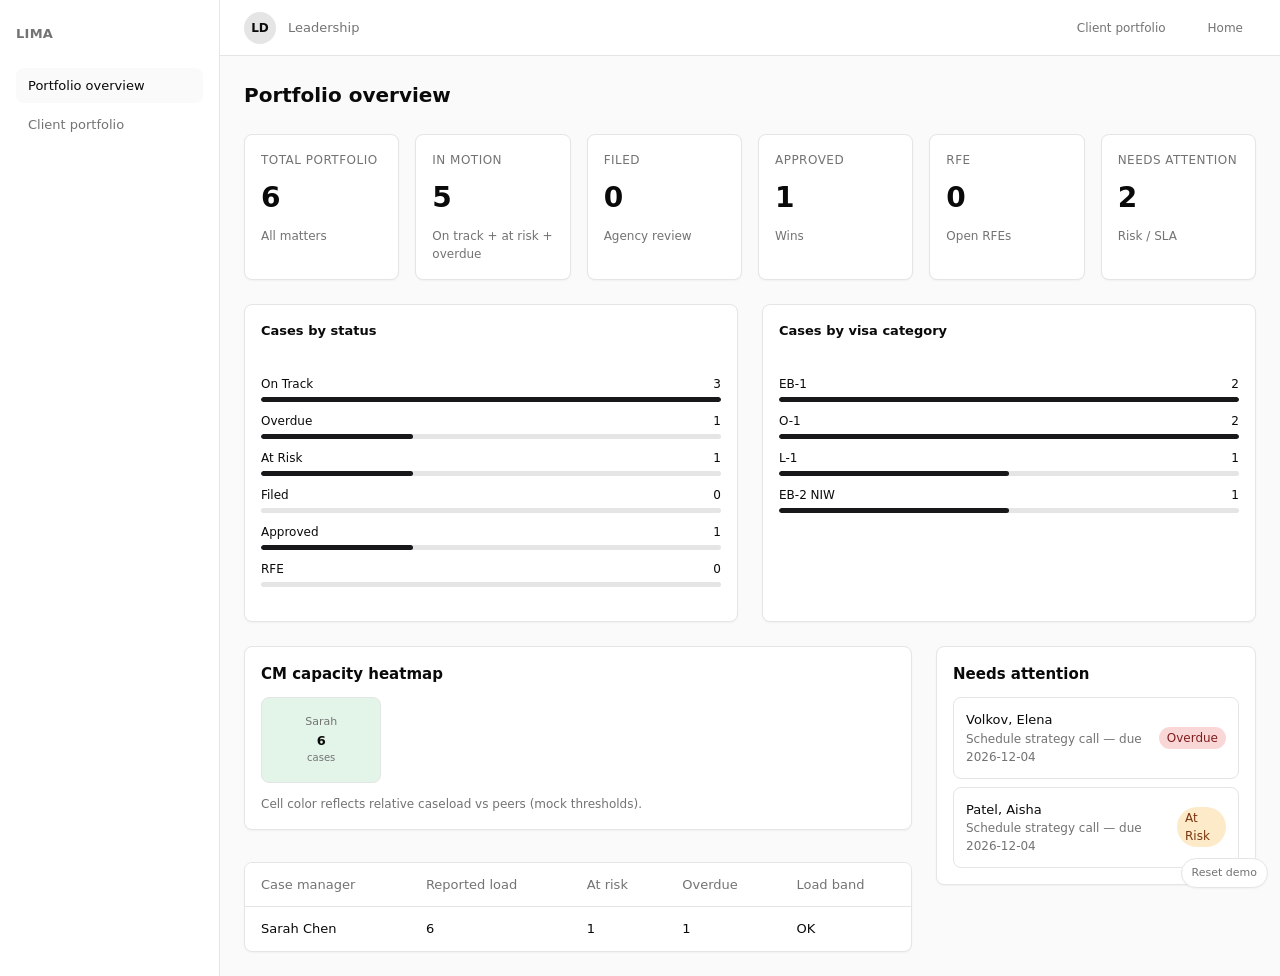
==== leadership.html @ 6ef12434 "Add files via upload" ====
<!DOCTYPE html>
<html lang="en">
  <head>
    <meta charset="UTF-8" />
    <meta name="viewport" content="width=device-width, initial-scale=1.0" />
    <title>Lima CRM — Leadership</title>
    <link rel="stylesheet" href="./css/reset.css" />
    <link rel="stylesheet" href="./css/variables.css" />
    <link rel="stylesheet" href="./css/base.css" />
    <link rel="stylesheet" href="./css/components.css" />
    <link rel="stylesheet" href="./css/pages.css" />
  </head>
  <body>
    <div class="app-shell">
      <aside class="sidebar">
        <div class="sidebar__brand">Lima</div>
        <nav class="sidebar__nav">
          <a class="sidebar__link is-active" href="./leadership.html">Portfolio overview</a>
          <a class="sidebar__link nav-cm-portfolio" href="./dashboard.html">Client portfolio</a>
        </nav>
      </aside>
      <div class="main">
        <header class="topbar">
          <span class="topbar__user" style="margin-right: auto">
            <span class="avatar">LD</span>
            <span>Leadership</span>
          </span>
          <a class="btn btn--ghost btn--sm nav-cm-portfolio" href="./dashboard.html">Client portfolio</a>
          <a class="btn btn--ghost btn--sm" href="./index.html">Home</a>
        </header>
        <main class="page-body">
          <h1 class="page-title">Portfolio overview</h1>
          <div class="grid-6" style="margin-bottom: 24px">
            <div class="card">
              <div class="card__label">Total portfolio</div>
              <div class="card__value" id="stat-total">0</div>
              <div class="card__hint">All matters</div>
            </div>
            <div class="card">
              <div class="card__label">In motion</div>
              <div class="card__value" id="stat-active">0</div>
              <div class="card__hint">On track + at risk + overdue</div>
            </div>
            <div class="card">
              <div class="card__label">Filed</div>
              <div class="card__value" id="stat-filed">0</div>
              <div class="card__hint">Agency review</div>
            </div>
            <div class="card">
              <div class="card__label">Approved</div>
              <div class="card__value" id="stat-approved">0</div>
              <div class="card__hint">Wins</div>
            </div>
            <div class="card">
              <div class="card__label">RFE</div>
              <div class="card__value" id="stat-rfe">0</div>
              <div class="card__hint">Open RFEs</div>
            </div>
            <div class="card">
              <div class="card__label">Needs attention</div>
              <div class="card__value" id="stat-attn">0</div>
              <div class="card__hint">Risk / SLA</div>
            </div>
          </div>
          <div class="chart-row">
            <div class="chart-card">
              <h3>Cases by status</h3>
              <div id="chart-status-inner" class="chart-simple-bars"></div>
            </div>
            <div class="chart-card">
              <h3>Cases by visa category</h3>
              <div id="chart-visa-inner" class="chart-simple-bars"></div>
            </div>
          </div>
          <div class="split-layout">
            <div class="stack">
              <div class="card">
                <div style="margin-bottom: 12px">
                  <h2 style="font-size: 15px; font-weight: 600">CM capacity heatmap</h2>
                </div>
                <div class="heatmap" id="heatmap"></div>
                <p style="font-size: 12px; color: var(--color-text-muted); margin-top: 12px">
                  Cell color reflects relative caseload vs peers (mock thresholds).
                </p>
              </div>
              <div class="table-wrap" style="margin-top: 16px">
                <table class="data-table">
                  <thead>
                    <tr>
                      <th>Case manager</th>
                      <th>Reported load</th>
                      <th>At risk</th>
                      <th>Overdue</th>
                      <th>Load band</th>
                    </tr>
                  </thead>
                  <tbody id="cm-tbody"></tbody>
                </table>
              </div>
            </div>
            <div class="card" style="position: sticky; top: 16px">
              <h2 style="font-size: 15px; font-weight: 600; margin-bottom: 12px">Needs attention</h2>
              <div class="panel-list" id="attention-list"></div>
            </div>
          </div>
        </main>
      </div>
    </div>
    <button type="button" id="demo-reset" class="demo-reset-fab" title="Regenerate demo data">Reset demo</button>
    <script defer src="./js/mock-data.js"></script>
    <script defer src="./js/store.js"></script>
    <script defer src="./js/router.js"></script>
    <script defer src="./js/components.js"></script>
    <script defer src="./js/pages/leadership.js"></script>
    <script defer src="./js/persona-switch.js"></script>
  </body>
</html>
---- css/variables.css ----
:root {
  /* Colors */
  --color-bg: #fafafa;
  --color-surface: #ffffff;
  --color-border: #e5e5e5;
  --color-text: #0a0a0a;
  --color-text-muted: #737373;

  --color-primary: #18181b;
  --color-primary-hover: #27272a;

  /* Status colors */
  --color-success: #16a34a;
  --color-warning: #f59e0b;
  --color-danger: #dc2626;
  --color-info: #2563eb;
  --color-rfe: #ea580c;

  /* Visa category colors */
  --color-eb1: #7c3aed;
  --color-o1: #0891b2;
  --color-l1: #0d9488;
  --color-eb2niw: #c026d3;

  /* Spacing scale */
  --space-1: 4px;
  --space-2: 8px;
  --space-3: 12px;
  --space-4: 16px;
  --space-6: 24px;
  --space-8: 32px;
  --space-12: 48px;

  /* Typography */
  --font-sans: -apple-system, BlinkMacSystemFont, "Inter", system-ui, sans-serif;
  --text-xs: 12px;
  --text-sm: 13px;
  --text-base: 14px;
  --text-lg: 16px;
  --text-xl: 20px;
  --text-2xl: 28px;

  /* Other */
  --radius: 8px;
  --shadow-sm: 0 1px 2px rgba(0, 0, 0, 0.04);
  --shadow-md: 0 4px 12px rgba(0, 0, 0, 0.08);
}
---- css/base.css ----
body {
  font-family: var(--font-sans);
  font-size: var(--text-base);
  color: var(--color-text);
  background: var(--color-bg);
}

.app-shell {
  display: flex;
  min-height: 100vh;
}

.sidebar {
  width: 220px;
  flex-shrink: 0;
  background: var(--color-surface);
  border-right: 1px solid var(--color-border);
  padding: var(--space-6) var(--space-4);
  display: flex;
  flex-direction: column;
  gap: var(--space-6);
}

.sidebar__brand {
  font-size: var(--text-sm);
  font-weight: 600;
  letter-spacing: 0.02em;
  color: var(--color-text-muted);
  text-transform: uppercase;
}

.sidebar__nav {
  display: flex;
  flex-direction: column;
  gap: var(--space-1);
}

.sidebar__link {
  padding: var(--space-2) var(--space-3);
  border-radius: var(--radius);
  font-size: var(--text-sm);
  color: var(--color-text-muted);
}

.sidebar__link:hover {
  background: var(--color-bg);
  color: var(--color-text);
}

.sidebar__link.is-active {
  background: var(--color-bg);
  color: var(--color-text);
  font-weight: 500;
}

.main {
  flex: 1;
  display: flex;
  flex-direction: column;
  min-width: 0;
}

.topbar {
  height: 56px;
  flex-shrink: 0;
  display: flex;
  align-items: center;
  justify-content: flex-end;
  padding: 0 var(--space-6);
  background: var(--color-surface);
  border-bottom: 1px solid var(--color-border);
  gap: var(--space-4);
}

.topbar__user {
  display: flex;
  align-items: center;
  gap: var(--space-3);
  font-size: var(--text-sm);
  color: var(--color-text-muted);
}

.avatar {
  width: 32px;
  height: 32px;
  border-radius: 999px;
  background: var(--color-border);
  display: grid;
  place-items: center;
  font-size: var(--text-xs);
  font-weight: 600;
  color: var(--color-text);
}

.page-body {
  padding: var(--space-6);
  flex: 1;
  overflow: auto;
}

.page-title {
  font-size: var(--text-xl);
  font-weight: 600;
  margin-bottom: var(--space-6);
}

.stack {
  display: flex;
  flex-direction: column;
  gap: var(--space-4);
}

.grid-2 {
  display: grid;
  grid-template-columns: repeat(2, minmax(0, 1fr));
  gap: var(--space-4);
}

.grid-3 {
  display: grid;
  grid-template-columns: repeat(3, minmax(0, 1fr));
  gap: var(--space-4);
}

@media (min-width: 1200px) {
  .grid-5 {
    display: grid;
    grid-template-columns: repeat(5, minmax(0, 1fr));
    gap: var(--space-4);
  }

  .grid-6 {
    display: grid;
    grid-template-columns: repeat(6, minmax(0, 1fr));
    gap: var(--space-4);
  }
}

@media (max-width: 1199px) {
  .grid-5,
  .grid-6 {
    display: grid;
    grid-template-columns: repeat(3, minmax(0, 1fr));
    gap: var(--space-4);
  }
}

.sr-only {
  position: absolute;
  width: 1px;
  height: 1px;
  padding: 0;
  margin: -1px;
  overflow: hidden;
  clip: rect(0, 0, 0, 0);
  white-space: nowrap;
  border: 0;
}
---- css/components.css ----
.btn {
  display: inline-flex;
  align-items: center;
  justify-content: center;
  gap: var(--space-2);
  padding: var(--space-2) var(--space-4);
  border-radius: var(--radius);
  font-size: var(--text-sm);
  font-weight: 500;
  border: 1px solid transparent;
  transition: background 0.15s, border-color 0.15s, color 0.15s;
}

.btn--primary {
  background: var(--color-primary);
  color: #fff;
}

.btn--primary:hover {
  background: var(--color-primary-hover);
}

.btn--secondary {
  background: var(--color-surface);
  border-color: var(--color-border);
  color: var(--color-text);
}

.btn--secondary:hover {
  background: var(--color-bg);
}

.btn--ghost {
  color: var(--color-text-muted);
}

.btn--ghost:hover {
  color: var(--color-text);
  background: var(--color-bg);
}

.btn--sm {
  padding: var(--space-1) var(--space-3);
  font-size: var(--text-xs);
}

.card {
  background: var(--color-surface);
  border: 1px solid var(--color-border);
  border-radius: var(--radius);
  box-shadow: var(--shadow-sm);
  padding: var(--space-4);
}

.card__label {
  font-size: var(--text-xs);
  color: var(--color-text-muted);
  text-transform: uppercase;
  letter-spacing: 0.04em;
  margin-bottom: var(--space-2);
}

.card__value {
  font-size: var(--text-2xl);
  font-weight: 600;
}

.card__hint {
  font-size: var(--text-xs);
  color: var(--color-text-muted);
  margin-top: var(--space-2);
}

.badge {
  display: inline-flex;
  align-items: center;
  padding: 2px 8px;
  border-radius: 999px;
  font-size: var(--text-xs);
  font-weight: 500;
}

.badge--success {
  background: color-mix(in srgb, var(--color-success) 18%, transparent);
  color: #14532d;
}

.badge--warning {
  background: color-mix(in srgb, var(--color-warning) 22%, transparent);
  color: #78350f;
}

.badge--danger {
  background: color-mix(in srgb, var(--color-danger) 18%, transparent);
  color: #7f1d1d;
}

.badge--info {
  background: color-mix(in srgb, var(--color-info) 18%, transparent);
  color: #1e3a8a;
}

.badge--rfe {
  background: color-mix(in srgb, var(--color-rfe) 20%, transparent);
  color: #7c2d12;
}

.badge--neutral {
  background: var(--color-bg);
  color: var(--color-text-muted);
}

.badge--visa-eb1 {
  background: color-mix(in srgb, var(--color-eb1) 15%, transparent);
  color: #4c1d95;
}

.badge--visa-o1 {
  background: color-mix(in srgb, var(--color-o1) 15%, transparent);
  color: #155e75;
}

.badge--visa-l1 {
  background: color-mix(in srgb, var(--color-l1) 15%, transparent);
  color: #115e59;
}

.badge--visa-eb2 {
  background: color-mix(in srgb, var(--color-eb2niw) 15%, transparent);
  color: #86198f;
}

.table-wrap {
  border: 1px solid var(--color-border);
  border-radius: var(--radius);
  overflow: auto;
  background: var(--color-surface);
  box-shadow: var(--shadow-sm);
}

.data-table {
  width: 100%;
  font-size: var(--text-sm);
}

.data-table thead th {
  text-align: left;
  padding: var(--space-3) var(--space-4);
  font-weight: 500;
  color: var(--color-text-muted);
  border-bottom: 1px solid var(--color-border);
  background: var(--color-surface);
  position: sticky;
  top: 0;
  z-index: 1;
  white-space: nowrap;
  cursor: pointer;
  user-select: none;
}

.data-table thead th:hover {
  color: var(--color-text);
}

.data-table tbody td {
  padding: var(--space-3) var(--space-4);
  border-bottom: 1px solid var(--color-border);
  vertical-align: middle;
}

.data-table tbody tr {
  cursor: pointer;
}

.data-table tbody tr:hover {
  background: var(--color-bg);
}

.data-table tbody tr:last-child td {
  border-bottom: none;
}

.progress {
  height: 5px;
  border-radius: 999px;
  background: var(--color-border);
  overflow: hidden;
  min-width: 80px;
}

.progress__bar {
  height: 100%;
  border-radius: 999px;
  background: var(--color-primary);
}

.field {
  display: flex;
  flex-direction: column;
  gap: var(--space-1);
}

.field__label {
  font-size: var(--text-xs);
  font-weight: 500;
  color: var(--color-text-muted);
}

.input,
.select {
  padding: var(--space-2) var(--space-3);
  border: 1px solid var(--color-border);
  border-radius: var(--radius);
  font-size: var(--text-sm);
  background: var(--color-surface);
}

.input:focus,
.select:focus {
  outline: 2px solid color-mix(in srgb, var(--color-info) 35%, transparent);
  outline-offset: 0;
}

.filter-bar {
  display: flex;
  flex-wrap: wrap;
  gap: var(--space-3);
  align-items: center;
  margin-bottom: var(--space-4);
}

.pills {
  display: flex;
  flex-wrap: wrap;
  gap: var(--space-2);
}

.pill {
  padding: var(--space-1) var(--space-3);
  border-radius: 999px;
  font-size: var(--text-xs);
  font-weight: 500;
  border: 1px solid var(--color-border);
  background: var(--color-surface);
  color: var(--color-text-muted);
}

.pill:hover {
  border-color: var(--color-text-muted);
  color: var(--color-text);
}

.pill.is-active {
  background: var(--color-primary);
  border-color: var(--color-primary);
  color: #fff;
}

.modal-backdrop {
  position: fixed;
  inset: 0;
  background: rgba(0, 0, 0, 0.35);
  display: grid;
  place-items: center;
  z-index: 50;
  padding: var(--space-6);
}

.modal {
  width: min(560px, 100%);
  background: var(--color-surface);
  border-radius: var(--radius);
  box-shadow: var(--shadow-md);
  border: 1px solid var(--color-border);
  max-height: 90vh;
  overflow: auto;
}

.modal__header {
  padding: var(--space-4) var(--space-6);
  border-bottom: 1px solid var(--color-border);
  font-weight: 600;
  font-size: var(--text-lg);
}

.modal__body {
  padding: var(--space-6);
}

.modal__footer {
  padding: var(--space-4) var(--space-6);
  border-top: 1px solid var(--color-border);
  display: flex;
  justify-content: flex-end;
  gap: var(--space-3);
}

.toast-host {
  position: fixed;
  bottom: var(--space-6);
  right: var(--space-6);
  display: flex;
  flex-direction: column;
  gap: var(--space-2);
  z-index: 60;
}

.toast {
  background: var(--color-primary);
  color: #fff;
  padding: var(--space-3) var(--space-4);
  border-radius: var(--radius);
  font-size: var(--text-sm);
  box-shadow: var(--shadow-md);
  min-width: 200px;
}

.loading-overlay {
  position: fixed;
  inset: 0;
  background: rgba(250, 250, 250, 0.65);
  display: grid;
  place-items: center;
  z-index: 40;
  font-size: var(--text-sm);
  color: var(--color-text-muted);
}

.tabs {
  display: flex;
  gap: var(--space-1);
  border-bottom: 1px solid var(--color-border);
  margin-bottom: var(--space-6);
}

.tab {
  padding: var(--space-3) var(--space-4);
  font-size: var(--text-sm);
  color: var(--color-text-muted);
  border-bottom: 2px solid transparent;
  margin-bottom: -1px;
}

.tab:hover {
  color: var(--color-text);
}

.tab.is-active {
  color: var(--color-text);
  font-weight: 500;
  border-bottom-color: var(--color-primary);
}

.tab-panel[hidden] {
  display: none !important;
}

.empty {
  text-align: center;
  padding: var(--space-12);
  color: var(--color-text-muted);
  font-size: var(--text-sm);
}
---- css/pages.css ----
.login-page {
  min-height: 100vh;
  display: grid;
  place-items: center;
  padding: var(--space-6);
}

.login-card {
  width: min(400px, 100%);
  background: var(--color-surface);
  border: 1px solid var(--color-border);
  border-radius: var(--radius);
  box-shadow: var(--shadow-md);
  padding: var(--space-8);
}

.login-card h1 {
  font-size: var(--text-xl);
  font-weight: 600;
  margin-bottom: var(--space-2);
}

.login-card .sub {
  font-size: var(--text-sm);
  color: var(--color-text-muted);
  margin-bottom: var(--space-6);
}

.role-grid {
  display: grid;
  grid-template-columns: 1fr 1fr;
  gap: var(--space-3);
  margin-bottom: var(--space-6);
}

.role-option {
  border: 1px solid var(--color-border);
  border-radius: var(--radius);
  padding: var(--space-4);
  text-align: center;
  font-size: var(--text-sm);
  cursor: pointer;
}

.role-option:hover {
  border-color: var(--color-text-muted);
}

.role-option.is-selected {
  border-color: var(--color-primary);
  background: var(--color-bg);
  font-weight: 500;
}

.client-header {
  display: flex;
  flex-wrap: wrap;
  justify-content: space-between;
  gap: var(--space-4);
  margin-bottom: var(--space-6);
}

.client-header__main h1 {
  font-size: var(--text-xl);
  font-weight: 600;
  margin-bottom: var(--space-2);
}

.client-meta {
  display: flex;
  flex-wrap: wrap;
  gap: var(--space-3);
  align-items: center;
  font-size: var(--text-sm);
  color: var(--color-text-muted);
}

.stage-tracker {
  display: flex;
  gap: var(--space-2);
  overflow-x: auto;
  padding-bottom: var(--space-2);
}

.stage-step {
  flex: 1;
  min-width: 72px;
  text-align: center;
  font-size: var(--text-xs);
  color: var(--color-text-muted);
}

.stage-step__dot {
  width: 10px;
  height: 10px;
  border-radius: 999px;
  background: var(--color-border);
  margin: 0 auto var(--space-2);
}

.stage-step.is-done .stage-step__dot {
  background: var(--color-success);
}

.stage-step.is-current .stage-step__dot {
  background: var(--color-info);
  box-shadow: 0 0 0 3px color-mix(in srgb, var(--color-info) 25%, transparent);
}

.timeline {
  display: grid;
  grid-template-columns: repeat(8, 1fr);
  gap: var(--space-2);
  align-items: end;
  min-height: 120px;
  padding: var(--space-4) 0;
}

.timeline__col {
  display: flex;
  flex-direction: column;
  align-items: center;
  gap: var(--space-2);
}

.timeline__bar {
  width: 100%;
  max-width: 32px;
  border-radius: var(--radius) var(--radius) 0 0;
  background: var(--color-border);
  min-height: 8px;
}

.timeline__label {
  font-size: var(--text-xs);
  color: var(--color-text-muted);
  text-align: center;
}

.timeline__date {
  font-size: 10px;
  color: var(--color-text-muted);
  text-align: center;
}

.heatmap {
  display: grid;
  grid-template-columns: repeat(5, 1fr);
  gap: var(--space-2);
}

.heatmap__cell {
  aspect-ratio: 1.4;
  border-radius: var(--radius);
  border: 1px solid var(--color-border);
  display: flex;
  flex-direction: column;
  align-items: center;
  justify-content: center;
  font-size: var(--text-xs);
  text-align: center;
  padding: var(--space-2);
}

.heatmap__cell span {
  font-weight: 600;
  font-size: var(--text-sm);
}

.heatmap--low {
  background: color-mix(in srgb, var(--color-success) 12%, var(--color-surface));
}

.heatmap--mid {
  background: color-mix(in srgb, var(--color-warning) 18%, var(--color-surface));
}

.heatmap--high {
  background: color-mix(in srgb, var(--color-danger) 15%, var(--color-surface));
}

.pipeline {
  display: grid;
  grid-template-columns: repeat(5, 1fr);
  gap: var(--space-3);
  margin-bottom: var(--space-6);
}

.pipeline__col {
  background: var(--color-surface);
  border: 1px solid var(--color-border);
  border-radius: var(--radius);
  padding: var(--space-4);
  text-align: center;
}

.pipeline__count {
  font-size: var(--text-2xl);
  font-weight: 600;
}

.pipeline__label {
  font-size: var(--text-xs);
  color: var(--color-text-muted);
  margin-top: var(--space-1);
}

.split-layout {
  display: grid;
  grid-template-columns: 1fr 320px;
  gap: var(--space-6);
  align-items: start;
}

@media (max-width: 1100px) {
  .split-layout {
    grid-template-columns: 1fr;
  }
}

.panel-list {
  display: flex;
  flex-direction: column;
  gap: var(--space-2);
}

.panel-list__item {
  padding: var(--space-3);
  border: 1px solid var(--color-border);
  border-radius: var(--radius);
  background: var(--color-surface);
  font-size: var(--text-sm);
}

.doc-folder {
  border: 1px solid var(--color-border);
  border-radius: var(--radius);
  margin-bottom: var(--space-4);
  overflow: hidden;
}

.doc-folder__head {
  padding: var(--space-3) var(--space-4);
  background: var(--color-bg);
  font-size: var(--text-sm);
  font-weight: 500;
  border-bottom: 1px solid var(--color-border);
}

.doc-folder__list {
  padding: var(--space-2);
}

.doc-folder__list li {
  padding: var(--space-2) var(--space-3);
  font-size: var(--text-sm);
  color: var(--color-text-muted);
}

.message-thread {
  border: 1px solid var(--color-border);
  border-radius: var(--radius);
  padding: var(--space-4);
  max-height: 360px;
  overflow-y: auto;
  display: flex;
  flex-direction: column;
  gap: var(--space-4);
  margin-bottom: var(--space-4);
}

.message {
  font-size: var(--text-sm);
}

.message__meta {
  font-size: var(--text-xs);
  color: var(--color-text-muted);
  margin-bottom: var(--space-1);
}

.chart-row {
  display: grid;
  grid-template-columns: 1fr 1fr;
  gap: var(--space-6);
  margin-bottom: var(--space-6);
}

@media (max-width: 1100px) {
  .chart-row {
    grid-template-columns: 1fr;
  }
}

.chart-card {
  background: var(--color-surface);
  border: 1px solid var(--color-border);
  border-radius: var(--radius);
  padding: var(--space-4);
  box-shadow: var(--shadow-sm);
}

.chart-card h3 {
  font-size: var(--text-sm);
  font-weight: 600;
  margin-bottom: var(--space-4);
}

.chart-simple-bars {
  min-height: 120px;
  padding: var(--space-2) 0;
}

.demo-boot-overlay {
  position: fixed;
  inset: 0;
  z-index: 9999;
  display: flex;
  flex-direction: column;
  align-items: center;
  justify-content: center;
  gap: 16px;
  background: rgba(248, 250, 252, 0.92);
  color: var(--color-text-muted);
  font-size: 14px;
}

.demo-boot-spinner {
  width: 36px;
  height: 36px;
  border-radius: 50%;
  border: 3px solid var(--color-border);
  border-top-color: var(--color-primary);
  animation: demo-spin 0.7s linear infinite;
}

@keyframes demo-spin {
  to {
    transform: rotate(360deg);
  }
}

.demo-reset-fab {
  position: fixed;
  right: 12px;
  bottom: 12px;
  z-index: 9000;
  font-size: 11px;
  padding: 6px 10px;
  border-radius: 999px;
  border: 1px solid var(--color-border);
  background: var(--color-surface);
  color: var(--color-text-muted);
  cursor: pointer;
  box-shadow: var(--shadow-sm);
}

.demo-reset-fab:hover {
  color: var(--color-text);
  border-color: var(--color-text-muted);
}
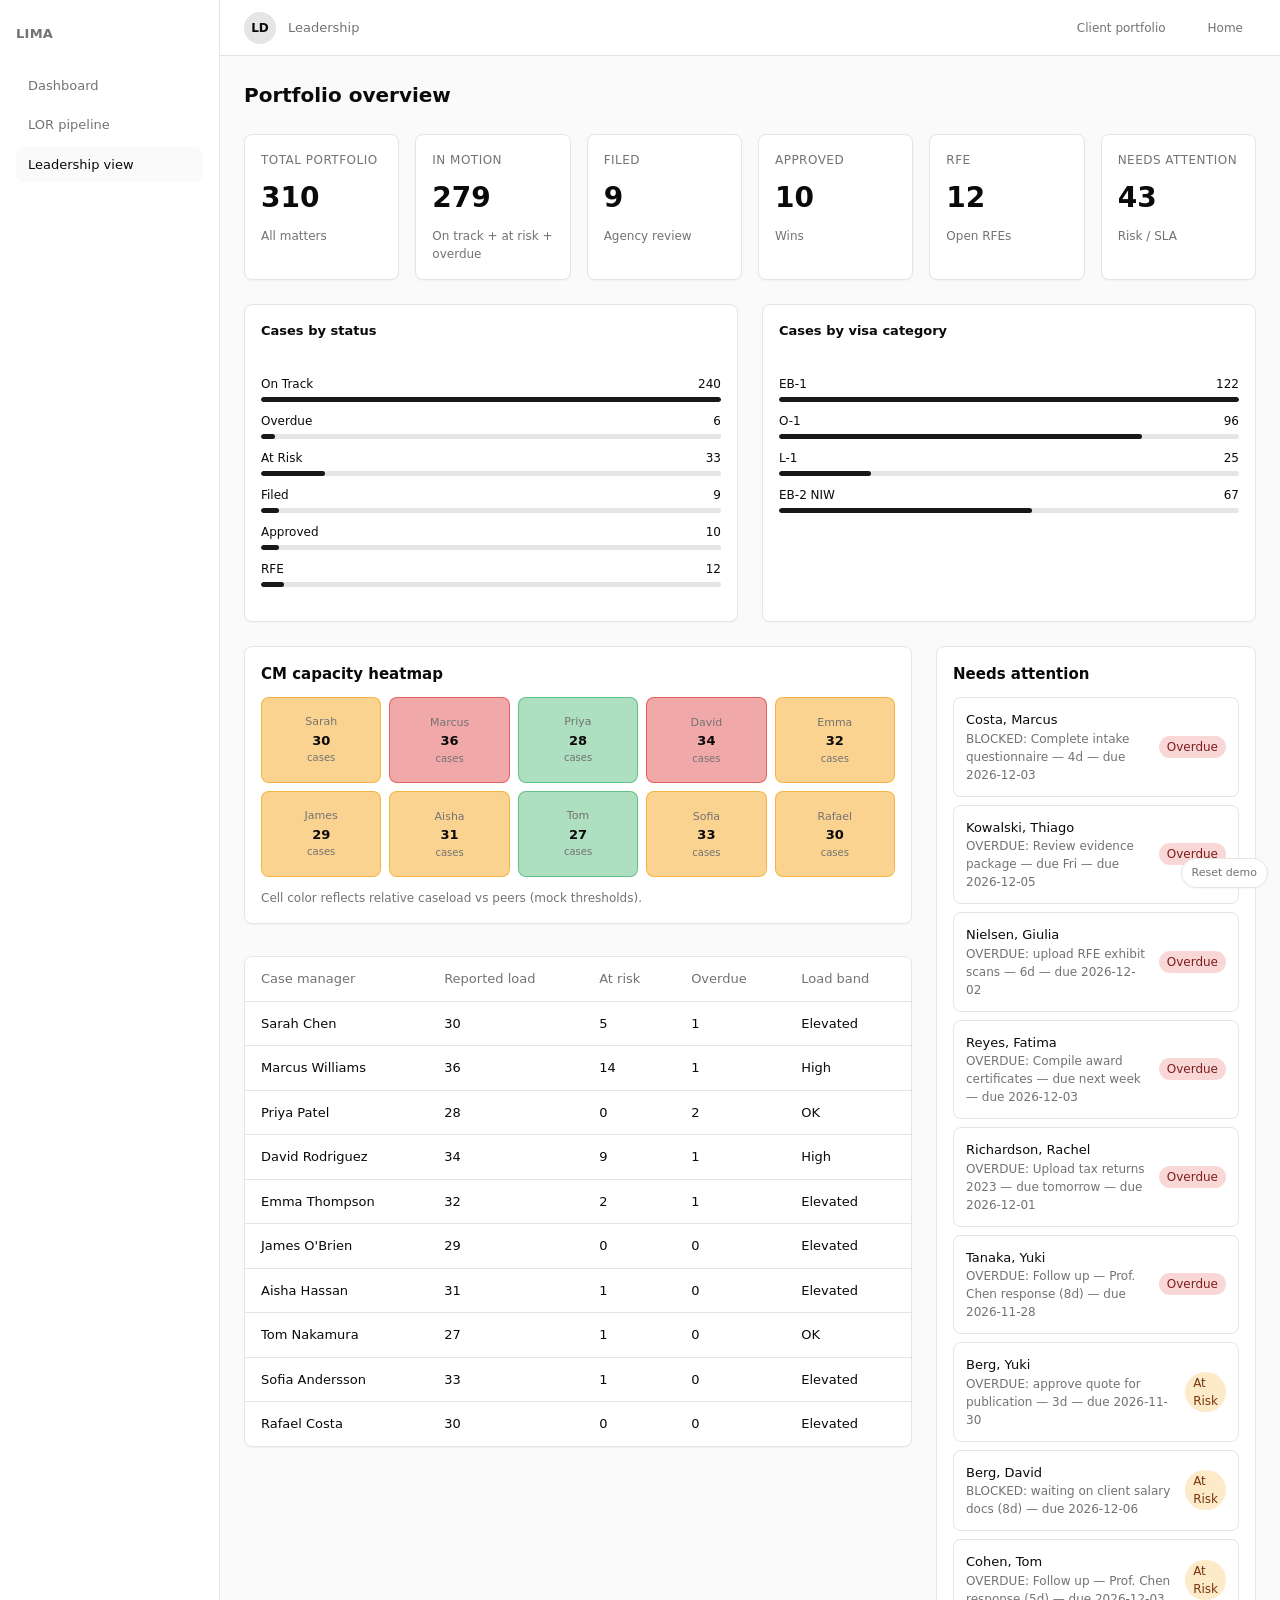
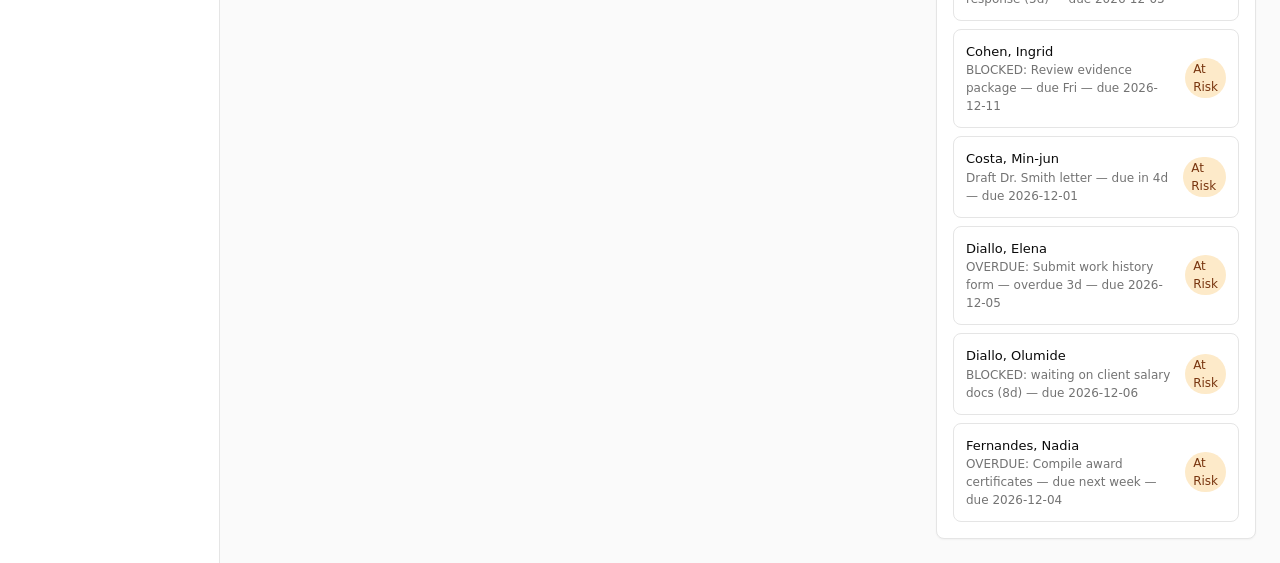
==== commit 43d9517f: "first commit" ====
--- a/leadership.html
+++ b/leadership.html
@@ -15,8 +15,9 @@
       <aside class="sidebar">
         <div class="sidebar__brand">Lima</div>
         <nav class="sidebar__nav">
-          <a class="sidebar__link is-active" href="./leadership.html">Portfolio overview</a>
-          <a class="sidebar__link nav-cm-portfolio" href="./dashboard.html">Client portfolio</a>
+          <a class="sidebar__link nav-cm-portfolio" href="./dashboard.html">Dashboard</a>
+          <a class="sidebar__link" href="./lor.html">LOR pipeline</a>
+          <a class="sidebar__link is-active nav-leadership" href="./leadership.html">Leadership view</a>
         </nav>
       </aside>
       <div class="main">
--- a/css/pages.css
+++ b/css/pages.css
@@ -168,15 +168,18 @@
 }
 
 .heatmap--low {
-  background: color-mix(in srgb, var(--color-success) 12%, var(--color-surface));
+  background: color-mix(in srgb, var(--color-success) 35%, var(--color-surface));
+  border: 1px solid color-mix(in srgb, var(--color-success) 50%, transparent);
 }
 
 .heatmap--mid {
-  background: color-mix(in srgb, var(--color-warning) 18%, var(--color-surface));
+  background: color-mix(in srgb, var(--color-warning) 45%, var(--color-surface));
+  border: 1px solid color-mix(in srgb, var(--color-warning) 60%, transparent);
 }
 
 .heatmap--high {
-  background: color-mix(in srgb, var(--color-danger) 15%, var(--color-surface));
+  background: color-mix(in srgb, var(--color-danger) 40%, var(--color-surface));
+  border: 1px solid color-mix(in srgb, var(--color-danger) 55%, transparent);
 }
 
 .pipeline {
